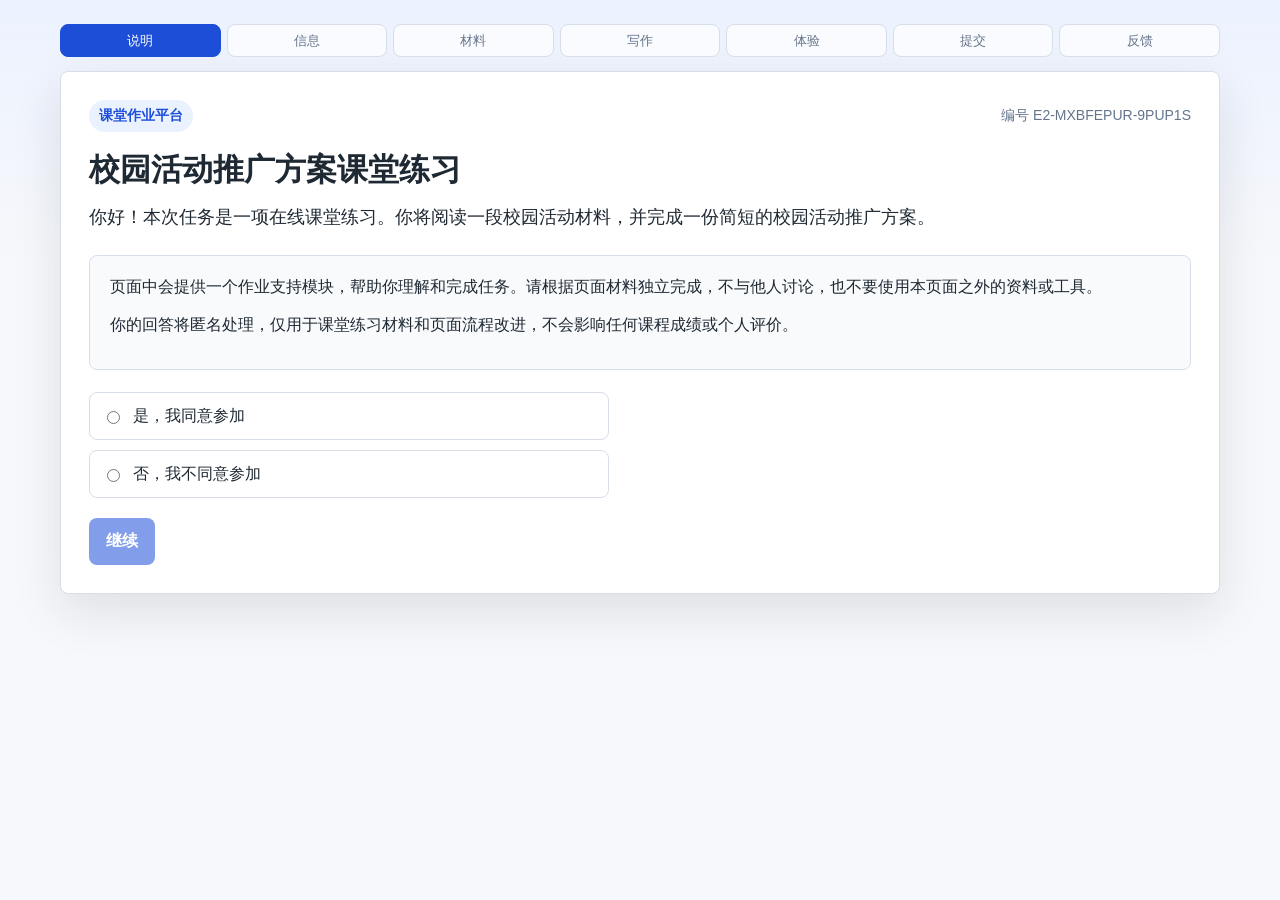
==== experiment2-static/index.html @ 72aa9740 "Publish experiment 2 static test page" ====
<!doctype html>
<html lang="zh-CN">
  <head>
    <meta charset="utf-8" />
    <meta name="viewport" content="width=device-width, initial-scale=1" />
    <title>校园活动推广方案课堂练习</title>
    <link rel="stylesheet" href="./styles.css" />
  </head>
  <body>
    <main class="app-shell">
      <nav class="progress-strip" aria-label="练习进度">
        <span data-step="consent" class="active">说明</span>
        <span data-step="profile">信息</span>
        <span data-step="task">材料</span>
        <span data-step="writing">写作</span>
        <span data-step="mediator">体验</span>
        <span data-step="choice">提交</span>
        <span data-step="posttest">反馈</span>
      </nav>

      <section id="screen-consent" class="screen active" aria-labelledby="consent-title">
        <div class="topline">
          <span class="badge">课堂作业平台</span>
          <span id="participant-label" class="muted"></span>
        </div>
        <h1 id="consent-title">校园活动推广方案课堂练习</h1>
        <p class="lead">
          你好！本次任务是一项在线课堂练习。你将阅读一段校园活动材料，并完成一份简短的校园活动推广方案。
        </p>
        <div class="notice">
          <p>页面中会提供一个作业支持模块，帮助你理解和完成任务。请根据页面材料独立完成，不与他人讨论，也不要使用本页面之外的资料或工具。</p>
          <p>你的回答将匿名处理，仅用于课堂练习材料和页面流程改进，不会影响任何课程成绩或个人评价。</p>
        </div>
        <div class="choice-list" role="radiogroup" aria-labelledby="consent-title">
          <label class="option-row">
            <input type="radio" name="consent" value="yes" />
            <span>是，我同意参加</span>
          </label>
          <label class="option-row">
            <input type="radio" name="consent" value="no" />
            <span>否，我不同意参加</span>
          </label>
        </div>
        <div class="button-row">
          <button id="btn-consent" class="primary" type="button" disabled>继续</button>
        </div>
      </section>

      <section id="screen-profile" class="screen" aria-labelledby="profile-title">
        <div class="topline">
          <span class="badge">前置信息</span>
          <span class="muted">请按实际情况作答</span>
        </div>
        <h1 id="profile-title">开始前，请填写以下信息</h1>
        <form id="profile-form" class="form-grid"></form>
        <div class="button-row">
          <button id="btn-profile-next" class="primary" type="button">进入材料页</button>
        </div>
      </section>

      <section id="screen-task" class="screen" aria-labelledby="task-title">
        <div class="topline">
          <span class="badge">作业材料</span>
          <span id="condition-label" class="muted"></span>
        </div>
        <h1 id="task-title">校园社团活动推广方案</h1>
        <div class="split-layout">
          <article class="material-panel">
            <h2>共同材料</h2>
            <p>
              学校某公益社团计划在下个月举办一次“旧物交换与环保市集”活动。活动希望鼓励学生把闲置书籍、文具、小家电、衣物等带到现场交换或捐赠，减少浪费，也帮助同学获得需要的物品。活动地点计划设在大学生活动中心广场，时间为周六下午。
            </p>
            <p>
              目前社团成员担心活动知晓度不高、参与人数不足，也担心同学觉得旧物交换麻烦、不愿意提前准备物品。社团希望设计一份校园推广方案，吸引更多学生了解、报名并参与活动。
            </p>
          </article>
          <aside class="requirements-panel">
            <h2>作业要求</h2>
            <ul>
              <li>正式写作时间为 <strong id="main-duration-label">12 分钟</strong>。</li>
              <li>建议字数为 300-450 字。</li>
              <li>方案应包括：目标参与者、一个活动主题或核心创意、两项具体推广方式、一项提高参与意愿的设计。</li>
              <li>只要四个部分均有作答，即视为完成基本任务。</li>
            </ul>
          </aside>
        </div>
        <div class="button-row">
          <button id="btn-task-next" class="primary" type="button">开始正式作业</button>
        </div>
      </section>

      <section id="screen-writing" class="screen writing-screen" aria-labelledby="writing-title">
        <div class="topline fixed-topline">
          <span class="badge">正式作业</span>
          <span id="timer-main" class="timer">12:00</span>
        </div>
        <h1 id="writing-title">请完成校园活动推广方案</h1>
        <p class="compact-hint">请在下方输入你的推广方案。达到基本要求后，可以提前点击“完成正式作业”。</p>
        <div class="writing-layout">
          <aside id="support-sidebar" class="support-sidebar" aria-label="作业支持模块"></aside>
          <div class="editor-wrap">
            <label for="report-editor">校园活动推广方案正文</label>
            <div class="structure-note">请包括：目标参与者、活动主题或核心创意、两项具体推广方式、一项提高参与意愿的设计。</div>
            <textarea id="report-editor" spellcheck="false" placeholder="请在这里输入你的校园活动推广方案..."></textarea>
            <div class="editor-meta">
              <span id="word-count">0 字</span>
              <span id="save-status">正在记录作答过程</span>
              <button id="btn-finish-writing" class="small-button" type="button">完成正式作业</button>
            </div>
          </div>
        </div>
      </section>

      <section id="screen-mediator" class="screen" aria-labelledby="mediator-title">
        <div class="topline">
          <span class="badge">课堂练习体验评价</span>
          <span class="muted">请根据刚才的真实感受作答</span>
        </div>
        <h1 id="mediator-title">请评价刚才的写作体验</h1>
        <p class="lead">以下题项均为 1-7 分，1 = 非常不同意，7 = 非常同意。</p>
        <form id="mediator-form"></form>
        <div class="button-row">
          <button id="btn-mediator-next" class="primary" type="button">继续</button>
        </div>
      </section>

      <section id="screen-choice" class="screen" aria-labelledby="choice-title">
        <div class="topline">
          <span class="badge">提交前检查</span>
          <span class="muted">是否继续完善由你决定</span>
        </div>
        <h1 id="choice-title">你的方案已经达到基本提交要求</h1>
        <div class="notice">
          <p>提交前，你可以选择直接提交，也可以使用最多 5 分钟进行自查和完善。是否继续完善完全由你自己决定，不影响本次课堂练习记录。</p>
        </div>
        <h2>你现在希望如何处理这份方案？</h2>
        <div class="button-row">
          <button id="btn-submit-now" class="secondary" type="button">直接提交</button>
          <button id="btn-continue" class="primary" type="button">继续完善</button>
        </div>
      </section>

      <section id="screen-extra" class="screen writing-screen" aria-labelledby="extra-title">
        <div class="topline fixed-topline">
          <span class="badge">继续完善方案</span>
          <span id="timer-extra" class="timer">05:00</span>
        </div>
        <h1 id="extra-title">你可以继续自查和完善方案</h1>
        <p class="compact-hint">继续完善最多 5 分钟。你也可以提前提交。</p>
        <div class="writing-layout">
          <aside id="extra-sidebar" class="support-sidebar" aria-label="作业支持模块"></aside>
          <div class="editor-wrap">
            <label for="extra-editor">校园活动推广方案正文</label>
            <textarea id="extra-editor" spellcheck="false"></textarea>
            <div class="editor-meta">
              <span id="extra-word-count">0 字</span>
              <button id="btn-finish-extra" class="small-button" type="button">提交方案</button>
            </div>
          </div>
        </div>
      </section>

      <section id="screen-posttest" class="screen" aria-labelledby="posttest-title">
        <div class="topline">
          <span class="badge">课堂作业材料评价</span>
          <span class="muted">最后一组题项</span>
        </div>
        <h1 id="posttest-title">请评价刚才看到和使用的作业材料</h1>
        <p class="lead">以下题项均为 1-7 分，1 = 非常不同意，7 = 非常同意。</p>
        <form id="posttest-form"></form>
        <div class="button-row">
          <button id="btn-posttest-submit" class="primary" type="button">提交反馈</button>
        </div>
      </section>

      <section id="screen-finish" class="screen" aria-labelledby="finish-title">
        <div class="topline">
          <span class="badge">作业已提交</span>
          <span class="muted">感谢完成</span>
        </div>
        <h1 id="finish-title">感谢你的参与！你的回答已提交。</h1>
        <div class="notice teacher-only">
          <p>以下导出按钮用于教师测试和数据备份。正式课堂使用时可在样式中隐藏。</p>
        </div>
        <div class="button-row teacher-only">
          <button id="btn-download-json" class="primary" type="button">导出 JSON</button>
          <button id="btn-download-csv" class="secondary" type="button">导出 CSV</button>
        </div>
        <textarea id="data-preview" class="data-preview teacher-only" readonly></textarea>
      </section>

      <section id="screen-decline" class="screen" aria-labelledby="decline-title">
        <div class="topline">
          <span class="badge">已退出</span>
        </div>
        <h1 id="decline-title">你已选择不参加本次课堂练习</h1>
        <p class="lead">页面将不会继续记录作答内容。感谢你的阅读。</p>
      </section>
    </main>

    <script src="./app.js"></script>
  </body>
</html>
---- experiment2-static/styles.css ----
:root {
  --ink: #1f2933;
  --muted: #64748b;
  --line: #d8dee8;
  --paper: #f7f8fb;
  --panel: #ffffff;
  --blue: #1d4ed8;
  --blue-soft: #eaf1ff;
  --green: #047857;
  --green-soft: #e9f7f0;
  --amber: #9a6700;
  --amber-soft: #fff4d6;
  --rose: #be123c;
  --shadow: 0 18px 50px rgba(15, 23, 42, 0.11);
}

* {
  box-sizing: border-box;
}

html,
body {
  min-height: 100%;
}

body {
  margin: 0;
  color: var(--ink);
  background:
    linear-gradient(180deg, rgba(234, 241, 255, 0.9), rgba(247, 248, 251, 0.98) 260px),
    var(--paper);
  font-family:
    -apple-system, BlinkMacSystemFont, "Segoe UI", "Microsoft YaHei", "PingFang SC",
    Arial, sans-serif;
  line-height: 1.65;
  overflow-x: hidden;
}

button,
textarea,
input,
select {
  font: inherit;
}

.app-shell {
  width: calc(100vw - 32px);
  max-width: 1160px;
  margin: 0 auto;
  padding: 24px 0 48px;
}

.progress-strip {
  display: grid;
  grid-template-columns: repeat(7, minmax(0, 1fr));
  gap: 6px;
  margin-bottom: 14px;
}

.progress-strip span {
  min-height: 30px;
  padding: 5px 8px;
  border: 1px solid var(--line);
  border-radius: 8px;
  color: var(--muted);
  background: rgba(255, 255, 255, 0.72);
  font-size: 13px;
  text-align: center;
}

.progress-strip span.active,
.progress-strip span.done {
  color: #fff;
  border-color: var(--blue);
  background: var(--blue);
}

.progress-strip span.done {
  border-color: var(--green);
  background: var(--green);
}

.screen {
  display: none;
  padding: 28px;
  border: 1px solid var(--line);
  border-radius: 8px;
  background: var(--panel);
  box-shadow: var(--shadow);
}

.screen.active {
  display: block;
}

.topline {
  display: flex;
  justify-content: space-between;
  align-items: center;
  gap: 16px;
  margin-bottom: 18px;
}

.fixed-topline {
  position: sticky;
  top: 0;
  z-index: 5;
  margin: -28px -28px 20px;
  padding: 14px 28px;
  border-bottom: 1px solid var(--line);
  background: rgba(255, 255, 255, 0.96);
  backdrop-filter: blur(8px);
}

.badge {
  display: inline-flex;
  align-items: center;
  min-height: 30px;
  padding: 4px 10px;
  border-radius: 999px;
  color: var(--blue);
  background: var(--blue-soft);
  font-size: 14px;
  font-weight: 800;
}

.muted {
  color: var(--muted);
  font-size: 14px;
}

h1 {
  margin: 0 0 14px;
  font-size: 31px;
  line-height: 1.28;
  letter-spacing: 0;
  overflow-wrap: anywhere;
}

h2 {
  margin: 0 0 10px;
  font-size: 18px;
  letter-spacing: 0;
}

p {
  margin: 0 0 12px;
  overflow-wrap: anywhere;
  word-break: break-word;
}

li,
label,
.muted,
.structure-note,
.support-output {
  overflow-wrap: anywhere;
  word-break: break-word;
}

.lead {
  max-width: 860px;
  font-size: 18px;
}

.notice,
.material-panel,
.requirements-panel,
.structure-note {
  border: 1px solid var(--line);
  border-radius: 8px;
  background: #f8fafc;
}

.notice {
  margin: 22px 0;
  padding: 18px 20px;
}

.split-layout {
  display: grid;
  grid-template-columns: minmax(0, 1fr) 360px;
  gap: 18px;
  align-items: start;
  margin-top: 18px;
}

.material-panel,
.requirements-panel {
  padding: 18px 20px;
}

.requirements-panel ul,
.support-sidebar ul {
  margin: 0;
  padding-left: 22px;
}

.choice-list {
  display: grid;
  gap: 10px;
  max-width: 520px;
  margin: 20px 0;
}

.option-row {
  display: flex;
  align-items: center;
  gap: 10px;
  min-height: 48px;
  padding: 10px 12px;
  border: 1px solid var(--line);
  border-radius: 8px;
  background: #fff;
  cursor: pointer;
}

.option-row:has(input:checked) {
  border-color: var(--blue);
  box-shadow: 0 0 0 3px rgba(29, 78, 216, 0.12);
}

.button-row {
  display: flex;
  flex-wrap: wrap;
  gap: 12px;
  margin-top: 20px;
}

button {
  min-height: 42px;
  border: 1px solid transparent;
  border-radius: 8px;
  padding: 9px 16px;
  cursor: pointer;
  font-weight: 800;
}

button:disabled {
  cursor: not-allowed;
  opacity: 0.55;
}

.primary {
  color: #fff;
  background: var(--blue);
}

.primary:hover:not(:disabled) {
  background: #1e40af;
}

.secondary {
  color: var(--ink);
  border-color: var(--line);
  background: #fff;
}

.secondary:hover:not(:disabled) {
  background: #f2f6fb;
}

.small-button {
  min-height: 36px;
  padding: 7px 12px;
  color: #fff;
  background: var(--green);
}

.form-grid {
  display: grid;
  grid-template-columns: repeat(2, minmax(0, 1fr));
  gap: 16px;
  margin-top: 20px;
}

.field-row {
  display: grid;
  gap: 8px;
}

.field-row.full {
  grid-column: 1 / -1;
}

.field-row label,
.editor-wrap label {
  font-weight: 800;
}

.field-row input,
.field-row select,
.field-row textarea {
  min-height: 42px;
  border: 1px solid var(--line);
  border-radius: 8px;
  padding: 8px 10px;
  color: var(--ink);
  background: #fff;
  outline: none;
}

.field-row input:focus,
.field-row select:focus,
textarea:focus {
  border-color: var(--blue);
  box-shadow: 0 0 0 3px rgba(29, 78, 216, 0.12);
}

.writing-layout {
  display: grid;
  grid-template-columns: 330px minmax(0, 1fr);
  gap: 18px;
  align-items: start;
}

.support-sidebar {
  max-height: calc(100vh - 160px);
  overflow: auto;
  padding: 16px;
  border: 1px solid var(--line);
  border-radius: 8px;
  background: #fff;
}

.support-sidebar h2 {
  color: var(--blue);
}

.support-intro {
  color: var(--muted);
}

.support-block {
  margin-top: 14px;
  padding-top: 14px;
  border-top: 1px solid var(--line);
}

.support-block h3 {
  margin: 0 0 8px;
  font-size: 15px;
}

.support-button-list {
  display: grid;
  gap: 8px;
}

.support-button {
  width: 100%;
  min-height: 40px;
  padding: 8px 10px;
  color: var(--ink);
  text-align: left;
  border-color: var(--line);
  background: #f8fafc;
}

.support-button:hover {
  border-color: #bfdbfe;
  background: var(--blue-soft);
}

.support-output {
  display: none;
  margin-top: 8px;
  padding: 12px;
  border: 1px solid #bfdbfe;
  border-radius: 8px;
  background: #eff6ff;
  font-size: 14px;
}

.support-output.show {
  display: block;
}

.editor-wrap {
  display: grid;
  gap: 8px;
}

.structure-note {
  padding: 10px 12px;
  color: #3f4a5a;
  font-size: 14px;
}

textarea {
  width: 100%;
  min-height: 430px;
  resize: vertical;
  border: 1px solid var(--line);
  border-radius: 8px;
  padding: 14px;
  color: var(--ink);
  background: #fff;
  outline: none;
}

.editor-meta {
  display: flex;
  justify-content: space-between;
  align-items: center;
  min-height: 38px;
  gap: 12px;
  color: var(--muted);
}

.timer {
  color: var(--rose);
  font-variant-numeric: tabular-nums;
  font-size: 24px;
  font-weight: 900;
}

.compact-hint {
  margin-top: -6px;
  color: var(--muted);
}

.question-block {
  padding: 18px 0;
  border-bottom: 1px solid var(--line);
}

.question-title {
  margin-bottom: 10px;
  font-weight: 800;
}

.likert-row {
  display: grid;
  grid-template-columns: repeat(7, minmax(38px, 1fr));
  gap: 8px;
}

.likert-row label {
  display: grid;
  place-items: center;
  min-height: 40px;
  border: 1px solid var(--line);
  border-radius: 8px;
  background: #fff;
  cursor: pointer;
}

.likert-row input {
  position: absolute;
  opacity: 0;
}

.likert-row label:has(input:checked) {
  color: #fff;
  border-color: var(--blue);
  background: var(--blue);
}

.scale-note {
  display: flex;
  justify-content: space-between;
  gap: 12px;
  margin-top: 8px;
  color: var(--muted);
  font-size: 13px;
}

.subsection-title {
  margin: 26px 0 2px;
  color: var(--amber);
  font-size: 16px;
  font-weight: 900;
}

.data-preview {
  margin-top: 18px;
  min-height: 260px;
  font-family: Consolas, "Courier New", monospace;
  font-size: 13px;
}

@media (max-width: 900px) {
  .app-shell {
    width: calc(100vw - 12px);
    max-width: 760px;
    padding: 10px 0 32px;
  }

  .progress-strip {
    grid-template-columns: repeat(3, minmax(0, 1fr));
  }

  .screen {
    padding: 14px;
  }

  .fixed-topline {
    margin: -14px -14px 16px;
    padding: 12px 14px;
  }

  h1 {
    font-size: 23px;
  }

  .lead {
    font-size: 16px;
  }

  .split-layout,
  .writing-layout,
  .form-grid {
    grid-template-columns: 1fr;
  }

  .support-sidebar {
    max-height: none;
  }

  .editor-meta,
  .topline {
    align-items: flex-start;
    flex-direction: column;
  }

  .likert-row {
    grid-template-columns: repeat(7, minmax(30px, 1fr));
    gap: 5px;
  }
}
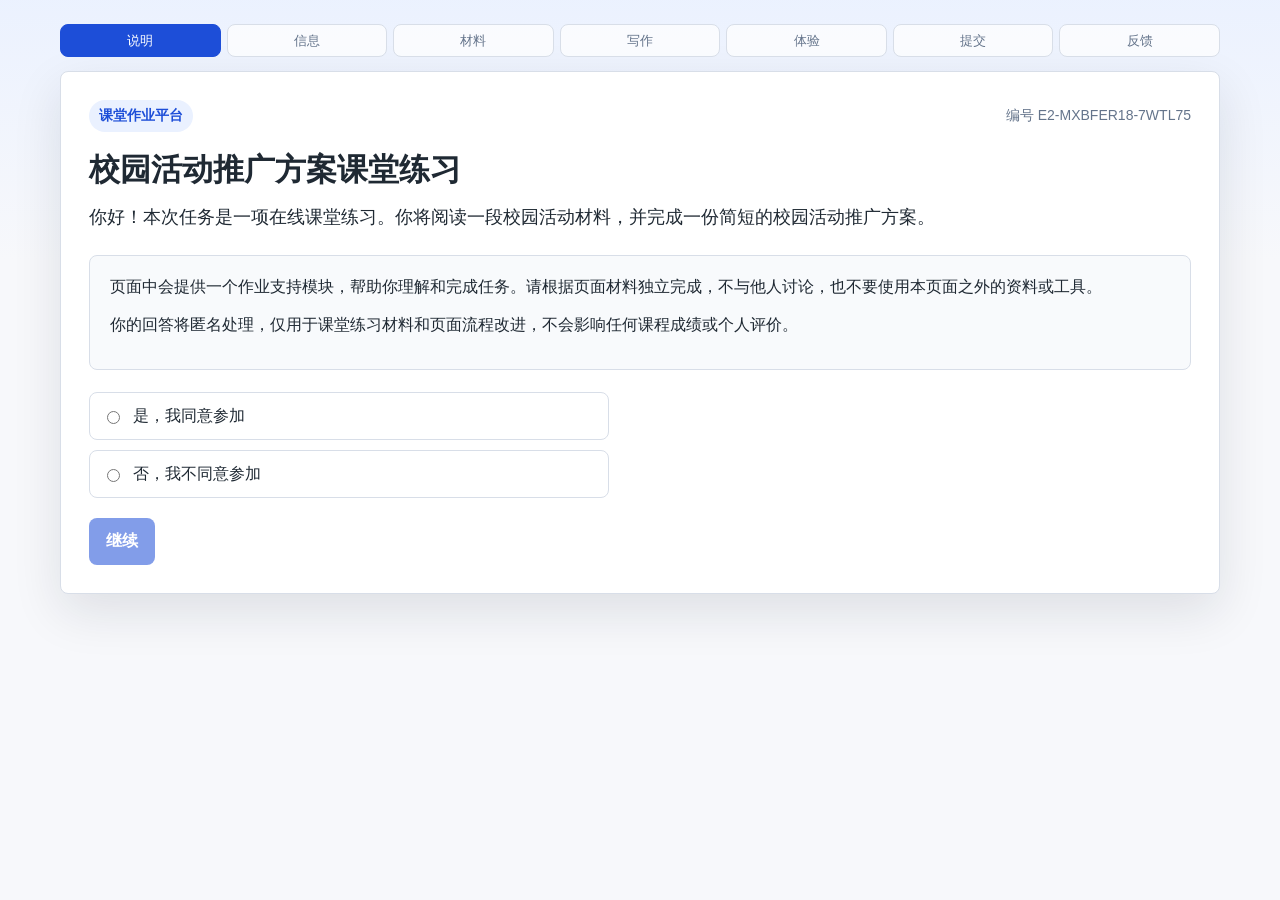
==== commit 6656c955: "Add automatic response submission" ====
--- a/experiment2-static/index.html
+++ b/experiment2-static/index.html
@@ -179,14 +179,13 @@
           <span class="muted">感谢完成</span>
         </div>
         <h1 id="finish-title">感谢你的参与！你的回答已提交。</h1>
-        <div class="notice teacher-only">
-          <p>以下导出按钮用于教师测试和数据备份。正式课堂使用时可在样式中隐藏。</p>
-        </div>
-        <div class="button-row teacher-only">
-          <button id="btn-download-json" class="primary" type="button">导出 JSON</button>
-          <button id="btn-download-csv" class="secondary" type="button">导出 CSV</button>
-        </div>
-        <textarea id="data-preview" class="data-preview teacher-only" readonly></textarea>
+        <div id="submission-panel" class="submission-panel pending" role="status" aria-live="polite">
+          <h2 id="submission-title">正在提交数据</h2>
+          <p id="submission-message">请不要关闭页面，系统正在保存你的作答记录。</p>
+        </div>
+        <div class="button-row">
+          <button id="btn-retry-submit" class="secondary hidden" type="button">重新提交</button>
+        </div>
       </section>
 
       <section id="screen-decline" class="screen" aria-labelledby="decline-title">
@@ -198,6 +197,7 @@
       </section>
     </main>
 
+    <script src="./config.js"></script>
     <script src="./app.js"></script>
   </body>
 </html>
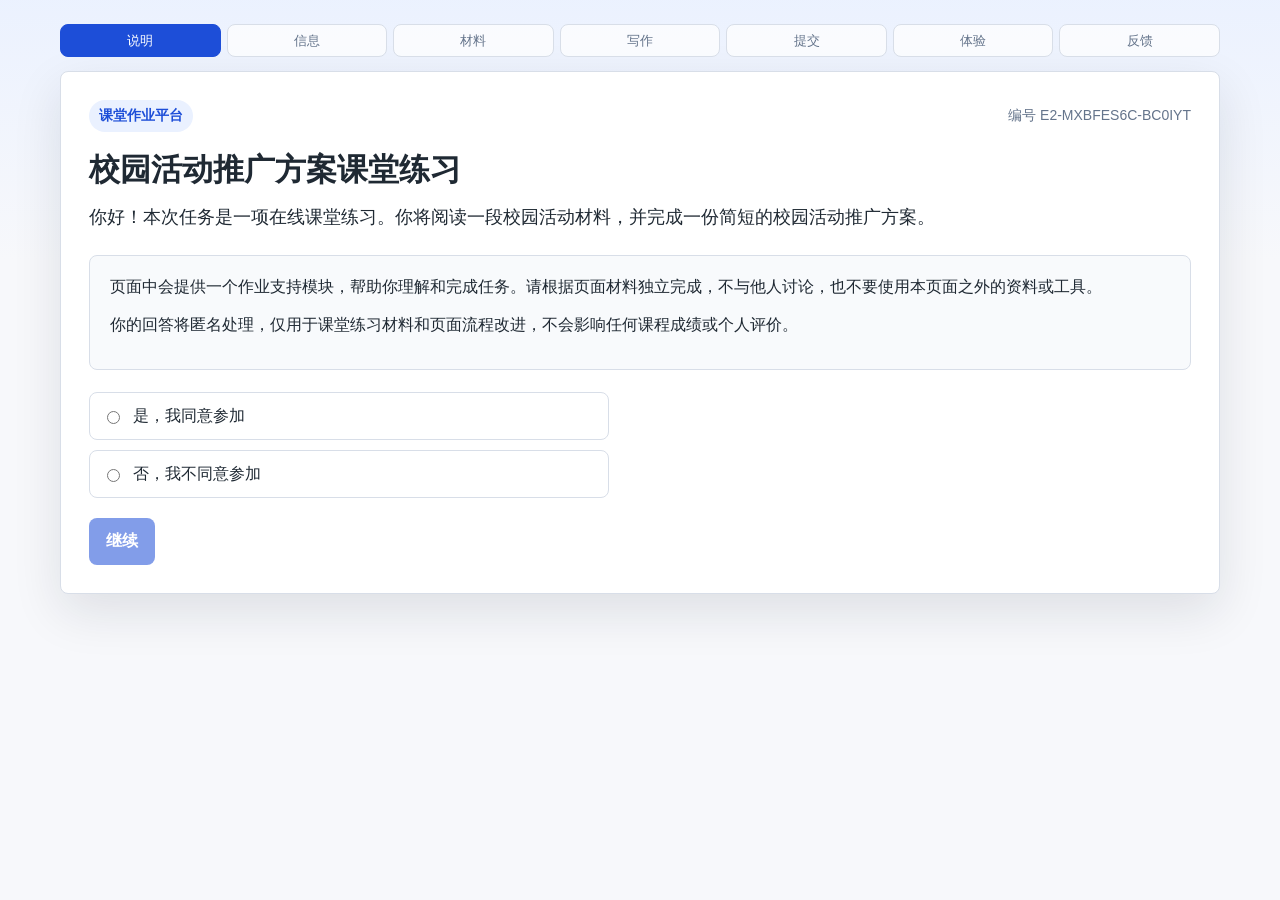
==== commit 0b85040d: "Replace legacy experiment 2 page" ====
--- a/experiment2-static/index.html
+++ b/experiment2-static/index.html
@@ -13,8 +13,8 @@
         <span data-step="profile">信息</span>
         <span data-step="task">材料</span>
         <span data-step="writing">写作</span>
+        <span data-step="choice">提交</span>
         <span data-step="mediator">体验</span>
-        <span data-step="choice">提交</span>
         <span data-step="posttest">反馈</span>
       </nav>
 
@@ -77,7 +77,7 @@
           <aside class="requirements-panel">
             <h2>作业要求</h2>
             <ul>
-              <li>正式写作时间为 <strong id="main-duration-label">12 分钟</strong>。</li>
+              <li>正式写作时间为 <strong id="main-duration-label">15 分钟</strong>。</li>
               <li>建议字数为 300-450 字。</li>
               <li>方案应包括：目标参与者、一个活动主题或核心创意、两项具体推广方式、一项提高参与意愿的设计。</li>
               <li>只要四个部分均有作答，即视为完成基本任务。</li>
@@ -116,7 +116,7 @@
           <span class="badge">课堂练习体验评价</span>
           <span class="muted">请根据刚才的真实感受作答</span>
         </div>
-        <h1 id="mediator-title">请评价刚才的写作体验</h1>
+        <h1 id="mediator-title">请评价刚才的任务体验</h1>
         <p class="lead">以下题项均为 1-7 分，1 = 非常不同意，7 = 非常同意。</p>
         <form id="mediator-form"></form>
         <div class="button-row">
@@ -126,18 +126,25 @@
 
       <section id="screen-choice" class="screen" aria-labelledby="choice-title">
         <div class="topline">
-          <span class="badge">提交前检查</span>
+          <span class="badge">提交选择</span>
           <span class="muted">是否继续完善由你决定</span>
         </div>
-        <h1 id="choice-title">你的方案已经达到基本提交要求</h1>
-        <div class="notice">
-          <p>提交前，你可以选择直接提交，也可以使用最多 5 分钟进行自查和完善。是否继续完善完全由你自己决定，不影响本次课堂练习记录。</p>
-        </div>
-        <h2>你现在希望如何处理这份方案？</h2>
-        <div class="button-row">
-          <button id="btn-submit-now" class="secondary" type="button">直接提交</button>
-          <button id="btn-continue" class="primary" type="button">继续完善</button>
-        </div>
+        <h1 id="choice-title">你现在希望如何处理这份方案？</h1>
+        <form id="choice-form">
+          <div class="choice-list">
+            <label class="option-row" for="choice-submit-now">
+              <input id="choice-submit-now" type="radio" name="choice_decision" value="submit_now" required />
+              <span>直接提交</span>
+            </label>
+            <label class="option-row" for="choice-continue">
+              <input id="choice-continue" type="radio" name="choice_decision" value="continue" required />
+              <span>继续完善</span>
+            </label>
+          </div>
+          <div class="button-row">
+            <button id="btn-choice-submit" class="primary" type="button">提交选择</button>
+          </div>
+        </form>
       </section>
 
       <section id="screen-extra" class="screen writing-screen" aria-labelledby="extra-title">
--- a/experiment2-static/styles.css
+++ b/experiment2-static/styles.css
@@ -437,8 +437,10 @@
 }
 
 .likert-row label {
-  display: grid;
-  place-items: center;
+  display: flex;
+  align-items: center;
+  justify-content: center;
+  gap: 6px;
   min-height: 40px;
   border: 1px solid var(--line);
   border-radius: 8px;
@@ -447,14 +449,22 @@
 }
 
 .likert-row input {
-  position: absolute;
-  opacity: 0;
+  position: static;
+  width: 16px;
+  height: 16px;
+  margin: 0;
+  opacity: 1;
+  accent-color: var(--blue);
 }
 
 .likert-row label:has(input:checked) {
   color: #fff;
   border-color: var(--blue);
   background: var(--blue);
+}
+
+.likert-row label:has(input:checked) input {
+  accent-color: #fff;
 }
 
 .scale-note {
@@ -480,6 +490,37 @@
   font-size: 13px;
 }
 
+.submission-panel {
+  margin: 22px 0;
+  padding: 18px 20px;
+  border: 1px solid var(--line);
+  border-radius: 8px;
+  background: #f8fafc;
+}
+
+.submission-panel h2 {
+  margin-bottom: 6px;
+}
+
+.submission-panel.pending {
+  border-color: #bfdbfe;
+  background: #eff6ff;
+}
+
+.submission-panel.success {
+  border-color: #bbf7d0;
+  background: var(--green-soft);
+}
+
+.submission-panel.error {
+  border-color: #fecdd3;
+  background: #fff1f2;
+}
+
+.hidden {
+  display: none !important;
+}
+
 @media (max-width: 900px) {
   .app-shell {
     width: calc(100vw - 12px);
